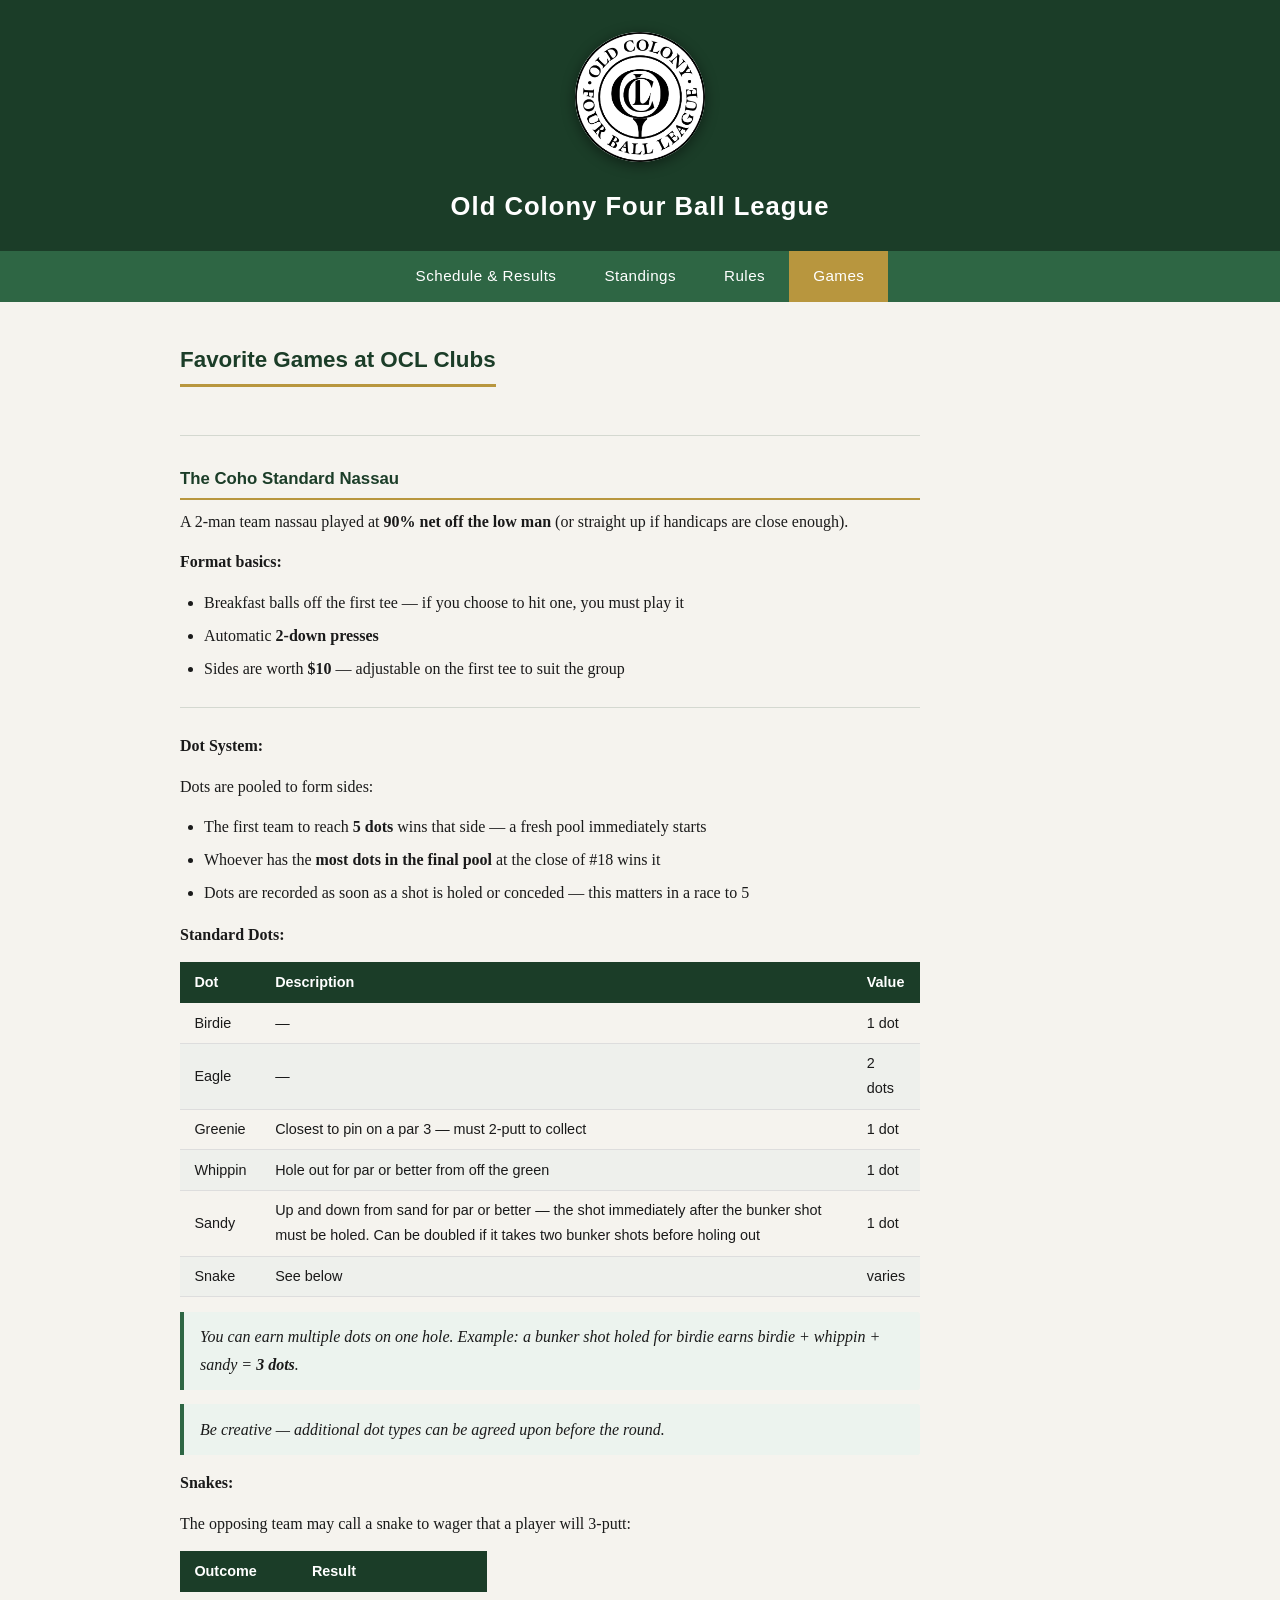
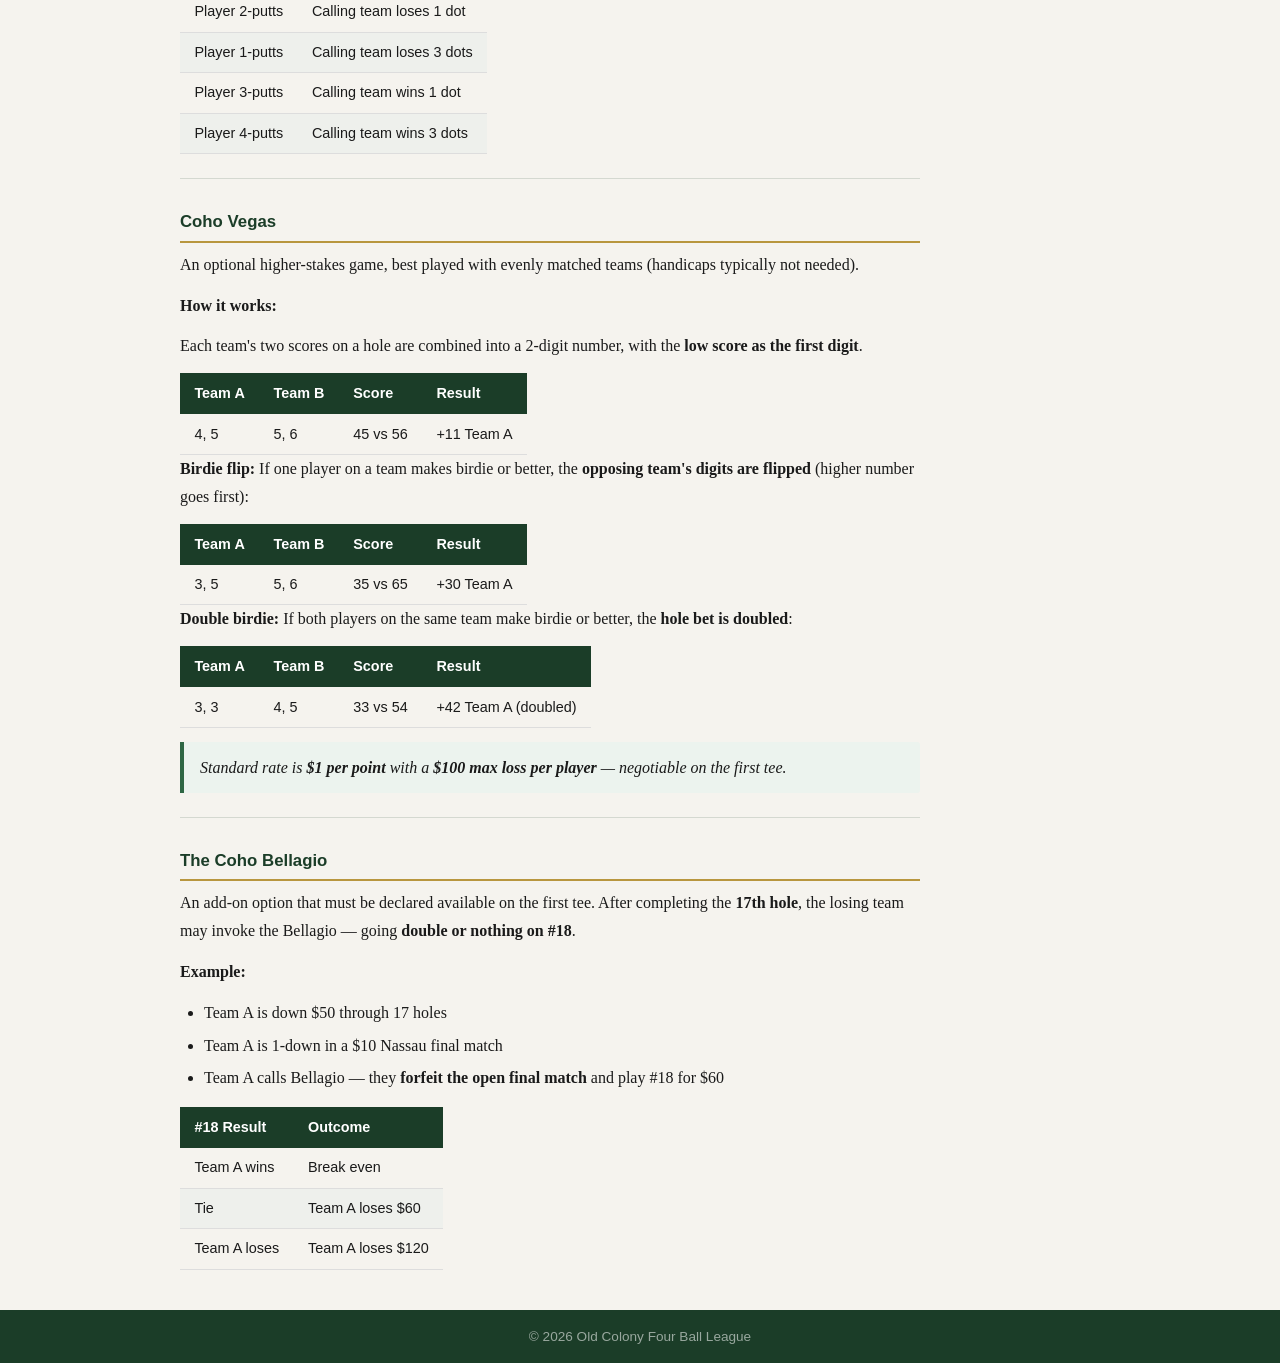
==== pages/games.html @ 8607d80a "added games page" ====
<!DOCTYPE html>
<html lang="en">
<head>
  <meta charset="UTF-8">
  <meta name="viewport" content="width=device-width, initial-scale=1.0">
  <title>Games — Old Colony Four Ball League</title>
  <link rel="stylesheet" href="../css/style.css">
</head>
<body>

  <!-- =====================
       Site Header
       ===================== -->
  <header class="site-header">
    <a href="../index.html" class="logo-link">
      <img
        src="../assets/images/OCL Logo 1.jpg"
        alt="Old Colony Four Ball League crest — return to home"
        class="site-logo"
      >
    </a>
    <h1 class="site-title">Old Colony Four Ball League</h1>
  </header>

  <!-- =====================
       Primary Navigation
       "Games" is the active page.
       ===================== -->
  <nav class="site-nav" aria-label="Primary navigation">
    <ul>
      <li><a href="schedule.html">Schedule &amp; Results</a></li>
      <li><a href="standings.html">Standings</a></li>
      <li><a href="rules.html">Rules</a></li>
      <li><a href="games.html" class="active">Games</a></li>
    </ul>
  </nav>

  <!-- =====================
       Main Content
       js/games.js fetches Games.MD and injects the parsed
       content into #games-content.
       ===================== -->
  <main>
    <section>
      <h2 class="page-heading">Favorite Games at OCL Clubs</h2>
      <div id="games-content" class="rules-content">
        <!-- Populated by js/games.js -->
      </div>
    </section>
  </main>

  <!-- =====================
       Site Footer
       ===================== -->
  <footer class="site-footer">
    <p>&copy; 2026 Old Colony Four Ball League</p>
  </footer>

  <script src="../js/games.js"></script>

</body>
</html>
---- css/style.css ----
/* ============================================================
   OCL Golf League — style.css
   Shared styles used across all pages.
   ============================================================ */


/* ------------------------------------------------------------
   CSS Custom Properties (variables)
   Define colors and sizes in one place so they're easy to change.
   ------------------------------------------------------------ */
:root {
  --color-green-dark:  #1b3d28;   /* header, footer background */
  --color-green-mid:   #2e6644;   /* nav bar background */
  --color-gold:        #b8963e;   /* accent, hover highlight */
  --color-bg:          #f5f3ee;   /* page background (warm off-white) */
  --color-text:        #1a1a1a;   /* primary body text */
  --color-text-muted:  #555555;   /* secondary / paragraph text */
  --color-white:       #ffffff;

  --max-width: 960px;             /* caps content width on wide screens */

  /* Georgia gives a classic, club-house feel for body text.
     Segoe UI / Arial is used for UI elements like nav and headings. */
  --font-body: Georgia, 'Times New Roman', serif;
  --font-ui:   'Segoe UI', Arial, sans-serif;
}


/* ------------------------------------------------------------
   Box-sizing Reset
   Makes width/padding math predictable across all elements.
   ------------------------------------------------------------ */
*, *::before, *::after {
  box-sizing: border-box;
  margin: 0;
  padding: 0;
}


/* ------------------------------------------------------------
   Body
   flex column so the footer stays at the bottom of short pages.
   ------------------------------------------------------------ */
body {
  font-family: var(--font-body);
  background-color: var(--color-bg);
  color: var(--color-text);
  line-height: 1.6;
  min-height: 100vh;
  display: flex;
  flex-direction: column;
}


/* ------------------------------------------------------------
   Site Header
   Dark green banner with centered logo and league name.
   ------------------------------------------------------------ */
.site-header {
  background-color: var(--color-green-dark);
  color: var(--color-white);
  text-align: center;
  padding: 2rem 1rem 1.5rem;
}

/* The logo is a circular badge (black on white JPG).
   A subtle shadow helps it lift off the dark background. */
.site-logo {
  width: 130px;
  height: auto;
  margin-bottom: 1rem;
  box-shadow: 0 3px 14px rgba(0, 0, 0, 0.45);
  border-radius: 50%; /* clips the white corners of the JPG into a circle */
}

.site-title {
  font-family: var(--font-ui);
  font-size: 1.6rem;
  font-weight: 600;
  letter-spacing: 0.04em;
  color: var(--color-white);
}


/* ------------------------------------------------------------
   Site Navigation
   Horizontal bar below the header. Always a single row.
   ------------------------------------------------------------ */
.site-nav {
  background-color: var(--color-green-mid);
}

/* ul holds the nav links in a single centered row.
   flex-wrap: nowrap prevents items from ever dropping to a
   second row — we instead reduce font/padding at narrow widths
   so all four items fit on one line down to 375px. */
.site-nav ul {
  list-style: none;
  display: flex;
  justify-content: center;
  flex-wrap: nowrap;
  max-width: var(--max-width);
  margin: 0 auto;
}

.site-nav a {
  display: block;
  padding: 0.85rem 1.5rem;
  color: var(--color-white);
  text-decoration: none;
  font-family: var(--font-ui);
  font-size: 0.95rem;
  font-weight: 500;
  letter-spacing: 0.03em;
  transition: background-color 0.15s ease;
}

/* Gold highlight on hover/focus for clear feedback */
.site-nav a:hover,
.site-nav a:focus {
  background-color: var(--color-gold);
  outline: none;
}

/* Mark the current page's link so the user knows where they are.
   Add class="active" to the matching <a> on each page. */
.site-nav a.active {
  background-color: var(--color-gold);
}


/* ------------------------------------------------------------
   Main Content Area
   flex: 1 makes it grow to fill space above the footer.
   ------------------------------------------------------------ */
main {
  flex: 1;
  max-width: var(--max-width);
  width: 100%;
  margin: 0 auto;
  padding: 2.5rem 1.25rem;
}


/* ------------------------------------------------------------
   Welcome Section (index.html)
   Centered text block with a decorative heading underline.
   ------------------------------------------------------------ */
.welcome {
  max-width: 680px;
  margin: 0 auto;
  text-align: center;
}

.welcome h2 {
  font-family: var(--font-ui);
  font-size: 1.5rem;
  color: var(--color-green-dark);
  margin-bottom: 1.25rem;

  /* Gold underline accent — inline-block is needed for it to size to the text */
  display: inline-block;
  border-bottom: 3px solid var(--color-gold);
  padding-bottom: 0.4rem;
}

.welcome p {
  color: var(--color-text-muted);
  font-size: 1.05rem;
  margin-bottom: 0.9rem;
}


/* ------------------------------------------------------------
   Site Footer
   Dark green strip pinned to the bottom.
   ------------------------------------------------------------ */
.site-footer {
  background-color: var(--color-green-dark);
  color: rgba(255, 255, 255, 0.55);
  text-align: center;
  padding: 1rem;
  font-family: var(--font-ui);
  font-size: 0.85rem;
}


/* ------------------------------------------------------------
   Logo Link (header)
   The logo on inner pages wraps in an <a> back to the home page.
   Remove the default link underline and keep the image inline.
   ------------------------------------------------------------ */
.logo-link {
  display: inline-block;
  text-decoration: none;
}


/* ------------------------------------------------------------
   Page Heading
   Gold-underlined section heading shared by inner pages.
   ------------------------------------------------------------ */
.page-heading {
  font-family: var(--font-ui);
  font-size: 1.4rem;
  color: var(--color-green-dark);
  margin-bottom: 1.5rem;

  /* inline-block so the border-bottom only spans the text width */
  display: inline-block;
  border-bottom: 3px solid var(--color-gold);
  padding-bottom: 0.4rem;
}


/* ------------------------------------------------------------
   Table Wrapper
   Enables horizontal scrolling on narrow screens so the table
   never gets squished below its natural min-width.

   width: 100% is explicit here (not just default auto) so the
   browser can't miscalculate its size. Without a definite width,
   some browsers won't trigger overflow-x: auto correctly, causing
   the page itself to scroll instead of just this container.
   ------------------------------------------------------------ */
.table-wrapper {
  width: 100%;
  overflow-x: auto;
  -webkit-overflow-scrolling: touch; /* smooth momentum scroll on iOS */
}


/* ------------------------------------------------------------
   Data Table
   Used for the schedule, standings, and any other tabular data.
   ------------------------------------------------------------ */
.data-table {
  width: 100%;
  border-collapse: collapse;   /* removes gaps between cell borders */
  font-family: var(--font-ui);
  font-size: 0.95rem;

  /* Sets a floor width so columns aren't squeezed tiny on phones.
     The .table-wrapper scroll kicks in below this width. */
  min-width: 560px;
}

/* Header row — dark green band */
.data-table thead th {
  background-color: var(--color-green-dark);
  color: var(--color-white);
  text-align: left;
  padding: 0.65rem 0.9rem;
  font-weight: 600;
  letter-spacing: 0.03em;
}

/* Data cells */
.data-table tbody td {
  padding: 0.6rem 0.9rem;
  border-bottom: 1px solid #ddd;
  color: var(--color-text);
}

/* Zebra striping — alternating row tint aids readability in long tables */
.data-table tbody tr:nth-child(even) {
  background-color: #eef0ec;
}

/* Hover highlight so your eye can follow a row across wide tables */
.data-table tbody tr:hover {
  background-color: #dde8e0;
}

/* Points columns — centered because they're numeric */
.data-table td.points {
  text-align: center;
}

/* Winner styling — applied to the winning team's points cell.
   Bold weight + dark green color make it stand out without being loud. */
.data-table td.winner {
  font-weight: 700;
  color: var(--color-green-dark);
}


/* ------------------------------------------------------------
   Rules Content
   Styles for elements generated by js/rules.js when it parses
   Rules.MD. All selectors are scoped to .rules-content so they
   don't affect tables or lists anywhere else on the site.
   ------------------------------------------------------------ */

/* Container: comfortable reading width, generous line height */
.rules-content {
  max-width: 740px;
  line-height: 1.75;
}

/* Rule headings — ## in the MD becomes <h3> in the HTML.
   A thin gold underline visually connects them to the site theme. */
.rules-content h3 {
  font-family: var(--font-ui);
  font-size: 1.05rem;
  font-weight: 700;
  color: var(--color-green-dark);
  margin: 1.75rem 0 0.5rem;
  padding-bottom: 0.25rem;
  border-bottom: 2px solid var(--color-gold);
}

/* Suppress the top margin on the very first rule heading so it
   sits flush against the page-heading without a big gap. */
.rules-content h3:first-child {
  margin-top: 0;
}

/* Horizontal rules — used as dividers between sections in the MD.
   Styled very lightly so they read as breathing space, not barriers. */
.rules-content hr {
  border: none;
  border-top: 1px solid #d4d8d0;
  margin: 1.5rem 0;
}

/* Paragraphs */
.rules-content p {
  margin-bottom: 0.8rem;
  color: var(--color-text);
}

/* Unordered and ordered lists */
.rules-content ul,
.rules-content ol {
  margin: 0.4rem 0 0.9rem 1.5rem;
  color: var(--color-text);
}

.rules-content li {
  margin-bottom: 0.3rem;
}

/* Blockquote — used for important callout notes (e.g. weather rule).
   Left border in mid-green + tinted background makes it stand out
   without being alarming. */
.rules-content blockquote {
  margin: 0.9rem 0;
  padding: 0.7rem 1rem;
  background-color: #ecf3ee;
  border-left: 4px solid var(--color-green-mid);
  border-radius: 0 3px 3px 0;
}

.rules-content blockquote p {
  margin-bottom: 0;
  font-style: italic;
  color: var(--color-text);
}

/* Tables inside rules content.
   Sized to their content (width: auto) rather than stretching
   full-width like the schedule table. */
.rules-table {
  border-collapse: collapse;
  font-family: var(--font-ui);
  font-size: 0.9rem;
  width: auto;
  min-width: 260px;
}

.rules-table thead th {
  background-color: var(--color-green-dark);
  color: var(--color-white);
  text-align: left;
  padding: 0.5rem 0.9rem;
  font-weight: 600;
  white-space: nowrap;
}

.rules-table tbody td {
  padding: 0.45rem 0.9rem;
  border-bottom: 1px solid #ddd;
  color: var(--color-text);
}

.rules-table tbody tr:nth-child(even) {
  background-color: #eef0ec;
}


/* ------------------------------------------------------------
   Error Message
   Shown in place of a table when data fails to load.
   ------------------------------------------------------------ */
.error-message {
  font-family: var(--font-ui);
  font-size: 0.95rem;
  color: #8b1a1a;
  background-color: #fdf0ef;
  border-left: 4px solid #c0392b;
  padding: 0.9rem 1.1rem;
  border-radius: 2px;
  line-height: 1.5;
}


/* ------------------------------------------------------------
   Responsive — small screens
   Minimum target: 375px (iPhone SE)

   Nav sizing rationale at 375px:
     font-size: 0.75rem (12px), padding: 0 0.5rem (8px per side)
     "Schedule & Results" ≈ 128px, others ≈ 47–72px → total ~294px
     fits within 375px with ~80px to spare, stays one row.
   ------------------------------------------------------------ */
@media (max-width: 600px) {
  /* --- Header: tighter padding, smaller logo and title --- */
  .site-header {
    padding: 1.25rem 1rem 1rem;
  }

  .site-logo {
    width: 90px;
    margin-bottom: 0.6rem;
  }

  .site-title {
    font-size: 1.1rem;
    letter-spacing: 0.02em;
  }

  /* --- Nav: one row, smaller text and padding ---
     white-space: nowrap stops "Schedule & Results" from
     line-breaking inside its own link item. */
  .site-nav a {
    padding: 0.7rem 0.5rem;
    font-size: 0.75rem;
    letter-spacing: 0;
    white-space: nowrap;
  }

  /* --- Main content: less breathing room needed on phones --- */
  main {
    padding: 1.5rem 0.75rem;
  }

  /* --- Page heading --- */
  .page-heading {
    font-size: 1.15rem;
  }

  /* --- Data table: smaller text and tighter cells.
     min-width reduced to 460px (from 560px) — still triggers
     the .table-wrapper scroll, but with less distance to scroll. --- */
  .data-table {
    font-size: 0.8rem;
    min-width: 460px;
  }

  .data-table thead th {
    padding: 0.5rem 0.55rem;
    font-size: 0.75rem;
    letter-spacing: 0;
  }

  .data-table tbody td {
    padding: 0.45rem 0.55rem;
  }

  /* --- Welcome text --- */
  .welcome p {
    font-size: 0.95rem;
  }
}
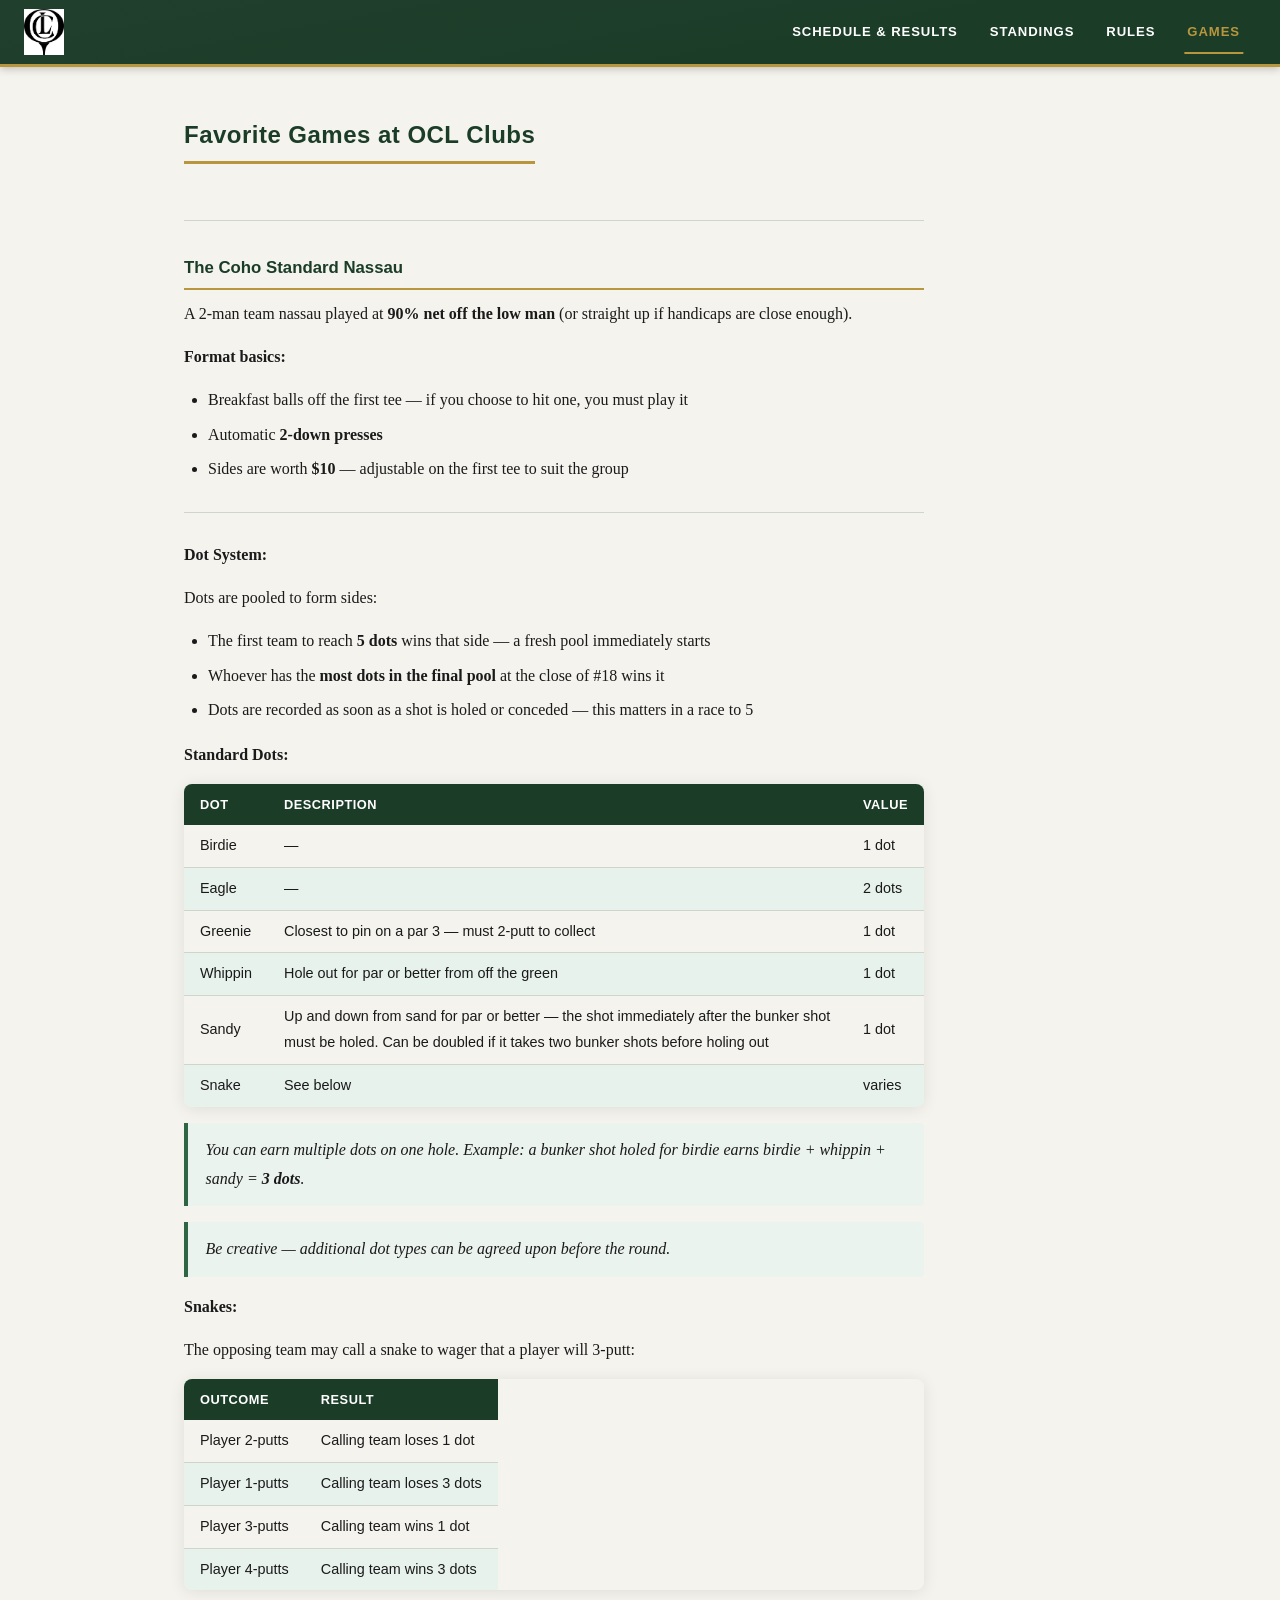
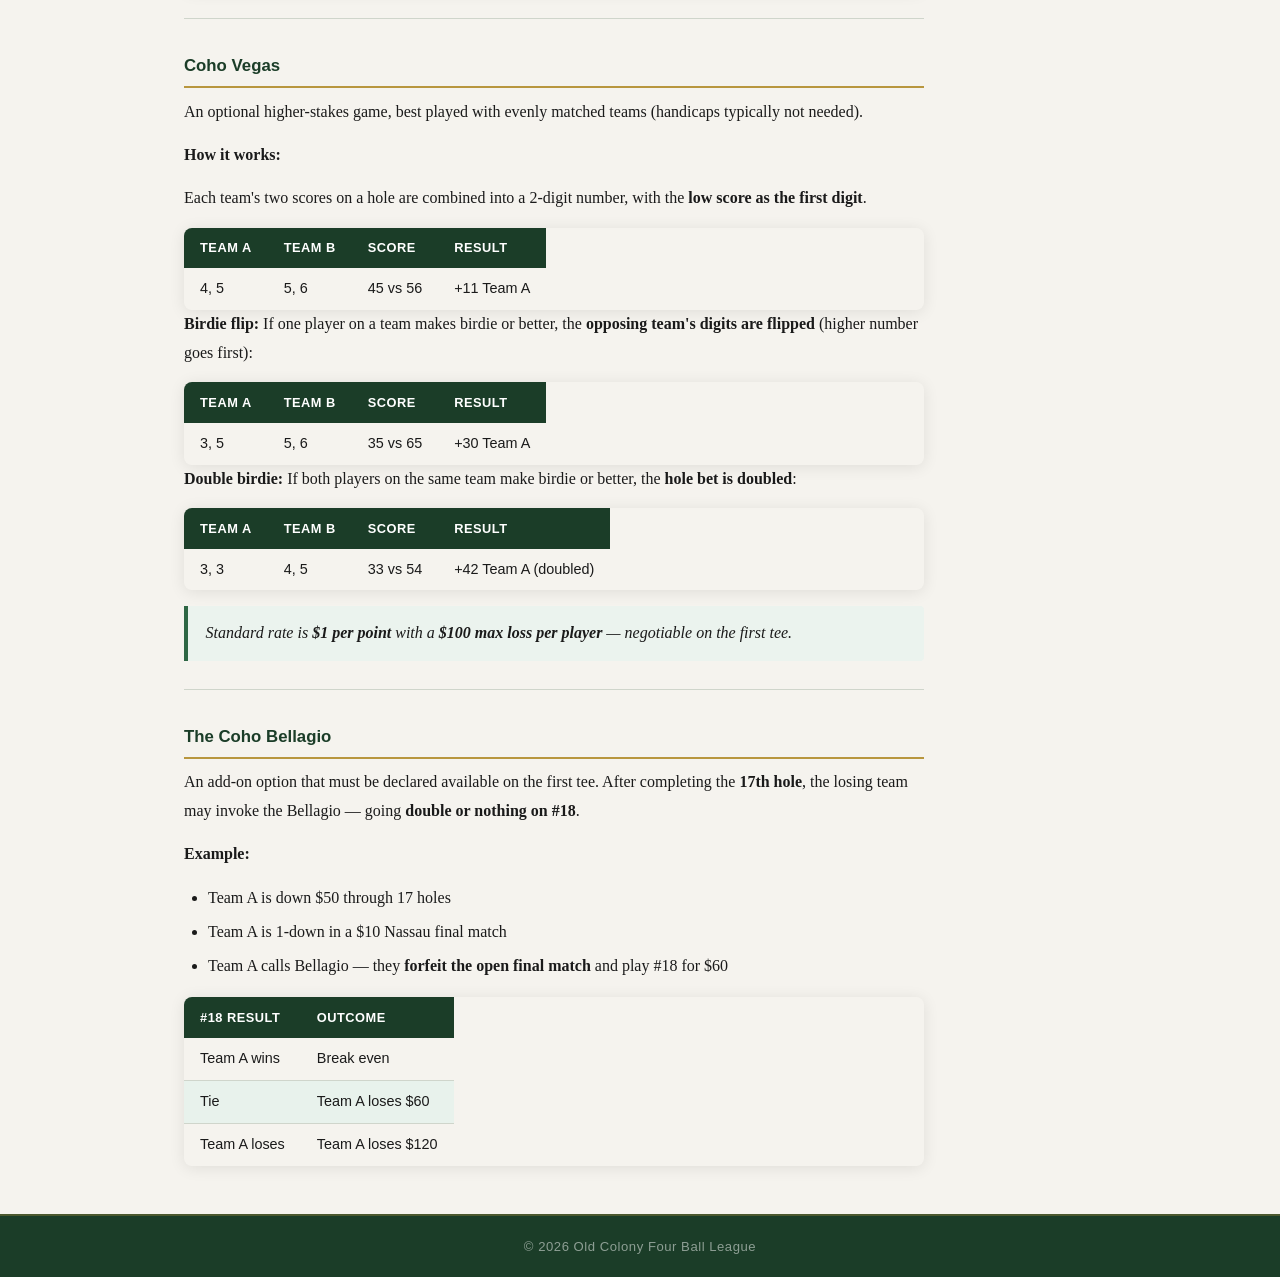
==== commit d11088d5: "major design changes to sharpen site and make mobile better" ====
--- a/pages/games.html
+++ b/pages/games.html
@@ -9,31 +9,30 @@
 <body>
 
   <!-- =====================
-       Site Header
+       Compact Page Header
        ===================== -->
-  <header class="site-header">
+  <header class="page-header">
     <a href="../index.html" class="logo-link">
       <img
-        src="../assets/images/OCL Logo 1.jpg"
-        alt="Old Colony Four Ball League crest — return to home"
-        class="site-logo"
+        src="../assets/images/OCL Logo 2.jpg"
+        alt="Old Colony Four Ball League — return to home"
+        class="compact-logo"
       >
     </a>
-    <h1 class="site-title">Old Colony Four Ball League</h1>
+    <nav aria-label="Primary navigation">
+      <ul class="nav-links" id="nav-links">
+        <li><a href="schedule.html">Schedule &amp; Results</a></li>
+        <li><a href="standings.html">Standings</a></li>
+        <li><a href="rules.html">Rules</a></li>
+        <li><a href="games.html" class="active">Games</a></li>
+      </ul>
+      <button class="nav-toggle" id="nav-toggle" aria-label="Open navigation" aria-expanded="false">
+        <span></span>
+        <span></span>
+        <span></span>
+      </button>
+    </nav>
   </header>
-
-  <!-- =====================
-       Primary Navigation
-       "Games" is the active page.
-       ===================== -->
-  <nav class="site-nav" aria-label="Primary navigation">
-    <ul>
-      <li><a href="schedule.html">Schedule &amp; Results</a></li>
-      <li><a href="standings.html">Standings</a></li>
-      <li><a href="rules.html">Rules</a></li>
-      <li><a href="games.html" class="active">Games</a></li>
-    </ul>
-  </nav>
 
   <!-- =====================
        Main Content
@@ -57,6 +56,7 @@
   </footer>
 
   <script src="../js/games.js"></script>
+  <script src="../js/nav.js"></script>
 
 </body>
 </html>
--- a/css/style.css
+++ b/css/style.css
@@ -6,18 +6,28 @@
 
 /* ------------------------------------------------------------
    CSS Custom Properties (variables)
-   Define colors and sizes in one place so they're easy to change.
+   Define colors, sizes, and effects in one place.
    ------------------------------------------------------------ */
 :root {
   --color-green-dark:  #1b3d28;   /* header, footer background */
   --color-green-mid:   #2e6644;   /* nav bar background */
-  --color-gold:        #b8963e;   /* accent, hover highlight */
+  --color-green-light: #e8f2ec;   /* even-row stripe (lighter, greener) */
+  --color-gold:        #b8963e;   /* accent, active nav, heading underline */
+  --color-gold-light:  #d4b062;   /* lighter gold for hover accents */
   --color-bg:          #f5f3ee;   /* page background (warm off-white) */
   --color-text:        #1a1a1a;   /* primary body text */
-  --color-text-muted:  #555555;   /* secondary / paragraph text */
+  --color-text-muted:  #5a5a5a;   /* secondary / paragraph text */
   --color-white:       #ffffff;
+  --color-border:      #cfd5cb;   /* table and HR borders */
 
   --max-width: 960px;             /* caps content width on wide screens */
+
+  --radius-sm: 4px;               /* small rounding (badges, alerts) */
+  --radius-md: 8px;               /* card / table rounding */
+
+  /* Elevation shadows */
+  --shadow-card: 0 2px 16px rgba(0, 0, 0, 0.09);
+  --shadow-logo: 0 4px 20px rgba(0, 0, 0, 0.50);
 
   /* Georgia gives a classic, club-house feel for body text.
      Segoe UI / Arial is used for UI elements like nav and headings. */
@@ -45,7 +55,7 @@
   font-family: var(--font-body);
   background-color: var(--color-bg);
   color: var(--color-text);
-  line-height: 1.6;
+  line-height: 1.65;
   min-height: 100vh;
   display: flex;
   flex-direction: column;
@@ -54,46 +64,73 @@
 
 /* ------------------------------------------------------------
    Site Header
-   Dark green banner with centered logo and league name.
+   Dark green banner with subtle gradient and gold accent line.
    ------------------------------------------------------------ */
 .site-header {
-  background-color: var(--color-green-dark);
+  /* Slight directional gradient adds depth without being heavy */
+  background: linear-gradient(170deg, #213f2d 0%, var(--color-green-dark) 65%);
   color: var(--color-white);
   text-align: center;
-  padding: 2rem 1rem 1.5rem;
+  padding: 2.5rem 1rem 1.75rem;
+  /* Thin gold line separates header from nav */
+  border-bottom: 3px solid var(--color-gold);
 }
 
 /* The logo is a circular badge (black on white JPG).
-   A subtle shadow helps it lift off the dark background. */
+   Gold ring outline ties it to the site's accent color. */
 .site-logo {
   width: 130px;
   height: auto;
   margin-bottom: 1rem;
-  box-shadow: 0 3px 14px rgba(0, 0, 0, 0.45);
-  border-radius: 50%; /* clips the white corners of the JPG into a circle */
+  box-shadow: var(--shadow-logo);
+  border-radius: 50%;
+  /* Subtle gold ring around the circular badge */
+  outline: 2px solid rgba(184, 150, 62, 0.5);
+  outline-offset: 4px;
+}
+
+/* Hero variant — larger logo used on the homepage only.
+   Add class="hero-logo" to the <img> on index.html. */
+.hero-logo {
+  width: 170px;
+  outline-offset: 5px;
 }
 
 .site-title {
   font-family: var(--font-ui);
-  font-size: 1.6rem;
-  font-weight: 600;
-  letter-spacing: 0.04em;
+  font-size: 1.75rem;
+  font-weight: 700;
+  letter-spacing: 0.05em;
   color: var(--color-white);
+  /* Gentle shadow improves legibility on the gradient background */
+  text-shadow: 0 1px 4px rgba(0, 0, 0, 0.30);
+}
+
+/* Tagline — appears beneath the title on the homepage.
+   Add <p class="site-tagline"> after <h1 class="site-title"> in index.html. */
+.site-tagline {
+  font-family: var(--font-ui);
+  font-size: 0.85rem;
+  color: rgba(255, 255, 255, 0.62);
+  letter-spacing: 0.12em;
+  text-transform: uppercase;
+  margin-top: 0.55rem;
 }
 
 
 /* ------------------------------------------------------------
    Site Navigation
-   Horizontal bar below the header. Always a single row.
+   Horizontal bar below the header.
    ------------------------------------------------------------ */
 .site-nav {
   background-color: var(--color-green-mid);
+  /* Downward shadow separates nav from page content */
+  box-shadow: 0 2px 8px rgba(0, 0, 0, 0.20);
 }
 
 /* ul holds the nav links in a single centered row.
    flex-wrap: nowrap prevents items from ever dropping to a
-   second row — we instead reduce font/padding at narrow widths
-   so all four items fit on one line down to 375px. */
+   second row — we instead reduce font/padding at narrow widths. */
 .site-nav ul {
   list-style: none;
   display: flex;
@@ -105,27 +142,49 @@
 
 .site-nav a {
   display: block;
-  padding: 0.85rem 1.5rem;
+  padding: 0.9rem 1.5rem;
   color: var(--color-white);
   text-decoration: none;
   font-family: var(--font-ui);
-  font-size: 0.95rem;
-  font-weight: 500;
-  letter-spacing: 0.03em;
-  transition: background-color 0.15s ease;
-}
-
-/* Gold highlight on hover/focus for clear feedback */
+  font-size: 0.85rem;
+  font-weight: 600;
+  letter-spacing: 0.07em;
+  text-transform: uppercase;
+  /* position: relative needed for the ::after underline pseudo-element */
+  position: relative;
+  transition: color 0.15s ease, background-color 0.15s ease;
+}
+
+/* Animated gold underline — grows from center on hover / active.
+   This is more refined than a full background-color fill. */
+.site-nav a::after {
+  content: '';
+  position: absolute;
+  bottom: 0;
+  left: 50%;
+  width: 0;
+  height: 2px;
+  background-color: var(--color-gold);
+  transform: translateX(-50%);
+  transition: width 0.2s ease;
+}
+
+.site-nav a:hover::after,
+.site-nav a:focus::after,
+.site-nav a.active::after {
+  width: 75%;
+}
+
+/* Subtle tint on hover; focus removes default outline (we have the underline) */
 .site-nav a:hover,
 .site-nav a:focus {
-  background-color: var(--color-gold);
+  background-color: rgba(255, 255, 255, 0.10);
   outline: none;
 }
 
-/* Mark the current page's link so the user knows where they are.
-   Add class="active" to the matching <a> on each page. */
+/* Active page — gold text instead of full bg fill, pairs with underline */
 .site-nav a.active {
-  background-color: var(--color-gold);
+  color: var(--color-gold);
 }
 
 
@@ -138,13 +197,13 @@
   max-width: var(--max-width);
   width: 100%;
   margin: 0 auto;
-  padding: 2.5rem 1.25rem;
-}
-
-
-/* ------------------------------------------------------------
-   Welcome Section (index.html)
-   Centered text block with a decorative heading underline.
+  padding: 3rem 1.5rem;
+}
+
+
+/* ------------------------------------------------------------
+   Welcome / Hero Section (index.html)
+   Centered text block with optional quick-link buttons below.
    ------------------------------------------------------------ */
 .welcome {
   max-width: 680px;
@@ -154,20 +213,56 @@
 
 .welcome h2 {
   font-family: var(--font-ui);
-  font-size: 1.5rem;
+  font-size: 1.6rem;
+  font-weight: 700;
   color: var(--color-green-dark);
-  margin-bottom: 1.25rem;
-
-  /* Gold underline accent — inline-block is needed for it to size to the text */
+  margin-bottom: 1.5rem;
+  /* Gold underline accent — inline-block sizes the border to the text */
   display: inline-block;
   border-bottom: 3px solid var(--color-gold);
-  padding-bottom: 0.4rem;
+  padding-bottom: 0.45rem;
+  letter-spacing: 0.02em;
 }
 
 .welcome p {
   color: var(--color-text-muted);
-  font-size: 1.05rem;
-  margin-bottom: 0.9rem;
+  font-size: 1.08rem;
+  line-height: 1.8;
+  margin-bottom: 1rem;
+}
+
+/* Quick-nav buttons inside the welcome section.
+   Wrap links in <div class="home-nav"> in index.html. */
+.home-nav {
+  display: flex;
+  flex-wrap: wrap;
+  gap: 0.75rem;
+  justify-content: center;
+  margin-top: 2rem;
+}
+
+.home-nav a {
+  display: inline-block;
+  padding: 0.65rem 1.4rem;
+  background-color: var(--color-green-dark);
+  color: var(--color-white);
+  font-family: var(--font-ui);
+  font-size: 0.82rem;
+  font-weight: 600;
+  letter-spacing: 0.07em;
+  text-transform: uppercase;
+  text-decoration: none;
+  border-radius: var(--radius-sm);
+  border: 2px solid transparent;
+  transition: background-color 0.15s ease, border-color 0.15s ease, color 0.15s ease;
+}
+
+.home-nav a:hover,
+.home-nav a:focus {
+  background-color: var(--color-white);
+  color: var(--color-green-dark);
+  border-color: var(--color-green-dark);
+  outline: none;
 }
 
 
@@ -177,18 +272,20 @@
    ------------------------------------------------------------ */
 .site-footer {
   background-color: var(--color-green-dark);
-  color: rgba(255, 255, 255, 0.55);
+  color: rgba(255, 255, 255, 0.50);
   text-align: center;
-  padding: 1rem;
-  font-family: var(--font-ui);
-  font-size: 0.85rem;
+  padding: 1.25rem 1rem;
+  font-family: var(--font-ui);
+  font-size: 0.82rem;
+  letter-spacing: 0.04em;
+  /* Subtle gold line mirrors the header accent */
+  border-top: 2px solid rgba(184, 150, 62, 0.30);
 }
 
 
 /* ------------------------------------------------------------
    Logo Link (header)
    The logo on inner pages wraps in an <a> back to the home page.
-   Remove the default link underline and keep the image inline.
    ------------------------------------------------------------ */
 .logo-link {
   display: inline-block;
@@ -202,31 +299,33 @@
    ------------------------------------------------------------ */
 .page-heading {
   font-family: var(--font-ui);
-  font-size: 1.4rem;
+  font-size: 1.5rem;
+  font-weight: 700;
   color: var(--color-green-dark);
-  margin-bottom: 1.5rem;
-
+  margin-bottom: 1.75rem;
   /* inline-block so the border-bottom only spans the text width */
   display: inline-block;
   border-bottom: 3px solid var(--color-gold);
-  padding-bottom: 0.4rem;
+  padding-bottom: 0.45rem;
+  letter-spacing: 0.02em;
 }
 
 
 /* ------------------------------------------------------------
    Table Wrapper
-   Enables horizontal scrolling on narrow screens so the table
-   never gets squished below its natural min-width.
-
-   width: 100% is explicit here (not just default auto) so the
-   browser can't miscalculate its size. Without a definite width,
-   some browsers won't trigger overflow-x: auto correctly, causing
-   the page itself to scroll instead of just this container.
+   Enables horizontal scrolling on narrow screens. Rounded corners
+   and a card shadow give tables a polished, lifted appearance.
+
+   overflow-x: auto clips the content to the border-radius shape
+   in all modern browsers, so the table header corners appear rounded
+   without any extra markup.
    ------------------------------------------------------------ */
 .table-wrapper {
   width: 100%;
   overflow-x: auto;
   -webkit-overflow-scrolling: touch; /* smooth momentum scroll on iOS */
+  border-radius: var(--radius-md);
+  box-shadow: var(--shadow-card);
 }
 
 
@@ -236,49 +335,62 @@
    ------------------------------------------------------------ */
 .data-table {
   width: 100%;
-  border-collapse: collapse;   /* removes gaps between cell borders */
+  border-collapse: collapse;
   font-family: var(--font-ui);
   font-size: 0.95rem;
-
-  /* Sets a floor width so columns aren't squeezed tiny on phones.
+  /* Sets a floor so columns aren't squeezed tiny on phones.
      The .table-wrapper scroll kicks in below this width. */
   min-width: 560px;
 }
 
-/* Header row — dark green band */
+/* Header row — dark green band with uppercase labels */
 .data-table thead th {
   background-color: var(--color-green-dark);
   color: var(--color-white);
   text-align: left;
-  padding: 0.65rem 0.9rem;
+  padding: 0.8rem 1rem;
   font-weight: 600;
-  letter-spacing: 0.03em;
-}
+  font-size: 0.8rem;
+  letter-spacing: 0.07em;
+  text-transform: uppercase;
+}
+
+/* The wrapper's border-radius clips the table visually, but we also
+   set border-radius on the first/last header cells so they look
+   correct in browsers that don't clip overflow-x containers. */
+.data-table thead th:first-child { border-top-left-radius:  var(--radius-md); }
+.data-table thead th:last-child  { border-top-right-radius: var(--radius-md); }
 
 /* Data cells */
 .data-table tbody td {
-  padding: 0.6rem 0.9rem;
-  border-bottom: 1px solid #ddd;
+  padding: 0.7rem 1rem;
+  border-bottom: 1px solid var(--color-border);
   color: var(--color-text);
+}
+
+/* Remove the border from the last row so it doesn't double up
+   with the wrapper's rounded bottom edge */
+.data-table tbody tr:last-child td {
+  border-bottom: none;
 }
 
 /* Zebra striping — alternating row tint aids readability in long tables */
 .data-table tbody tr:nth-child(even) {
-  background-color: #eef0ec;
-}
-
-/* Hover highlight so your eye can follow a row across wide tables */
+  background-color: var(--color-green-light);
+}
+
+/* Hover highlight — slightly richer green so your eye tracks the row */
 .data-table tbody tr:hover {
-  background-color: #dde8e0;
+  background-color: #cce0d4;
 }
 
 /* Points columns — centered because they're numeric */
-.data-table td.points {
+.data-table td.points,
+.data-table th.points {
   text-align: center;
 }
 
-/* Winner styling — applied to the winning team's points cell.
-   Bold weight + dark green color make it stand out without being loud. */
+/* Winner styling — bold weight + dark green make it stand out */
 .data-table td.winner {
   font-weight: 700;
   color: var(--color-green-dark);
@@ -287,69 +399,64 @@
 
 /* ------------------------------------------------------------
    Rules Content
-   Styles for elements generated by js/rules.js when it parses
-   Rules.MD. All selectors are scoped to .rules-content so they
-   don't affect tables or lists anywhere else on the site.
+   Styles for elements generated by js/rules.js. All selectors
+   are scoped to .rules-content to avoid affecting other pages.
    ------------------------------------------------------------ */
 
 /* Container: comfortable reading width, generous line height */
 .rules-content {
   max-width: 740px;
-  line-height: 1.75;
-}
-
-/* Rule headings — ## in the MD becomes <h3> in the HTML.
-   A thin gold underline visually connects them to the site theme. */
+  line-height: 1.8;
+}
+
+/* Rule headings — ## in the MD becomes <h3> in the HTML */
 .rules-content h3 {
   font-family: var(--font-ui);
   font-size: 1.05rem;
   font-weight: 700;
   color: var(--color-green-dark);
-  margin: 1.75rem 0 0.5rem;
-  padding-bottom: 0.25rem;
+  margin: 2rem 0 0.6rem;
+  padding-bottom: 0.3rem;
   border-bottom: 2px solid var(--color-gold);
 }
 
-/* Suppress the top margin on the very first rule heading so it
-   sits flush against the page-heading without a big gap. */
+/* No top gap on the very first heading */
 .rules-content h3:first-child {
   margin-top: 0;
 }
 
-/* Horizontal rules — used as dividers between sections in the MD.
-   Styled very lightly so they read as breathing space, not barriers. */
+/* Horizontal rules — gentle visual breathing space between sections */
 .rules-content hr {
   border: none;
-  border-top: 1px solid #d4d8d0;
-  margin: 1.5rem 0;
+  border-top: 1px solid var(--color-border);
+  margin: 1.75rem 0;
 }
 
 /* Paragraphs */
 .rules-content p {
-  margin-bottom: 0.8rem;
+  margin-bottom: 0.9rem;
   color: var(--color-text);
 }
 
-/* Unordered and ordered lists */
+/* Lists */
 .rules-content ul,
 .rules-content ol {
-  margin: 0.4rem 0 0.9rem 1.5rem;
+  margin: 0.4rem 0 1rem 1.5rem;
   color: var(--color-text);
 }
 
 .rules-content li {
-  margin-bottom: 0.3rem;
-}
-
-/* Blockquote — used for important callout notes (e.g. weather rule).
-   Left border in mid-green + tinted background makes it stand out
-   without being alarming. */
+  margin-bottom: 0.35rem;
+}
+
+/* Blockquote — important callout notes.
+   Left green border + tinted background without being alarming. */
 .rules-content blockquote {
-  margin: 0.9rem 0;
-  padding: 0.7rem 1rem;
-  background-color: #ecf3ee;
+  margin: 1rem 0;
+  padding: 0.8rem 1.1rem;
+  background-color: #ebf3ee;
   border-left: 4px solid var(--color-green-mid);
-  border-radius: 0 3px 3px 0;
+  border-radius: 0 var(--radius-sm) var(--radius-sm) 0;
 }
 
 .rules-content blockquote p {
@@ -358,9 +465,12 @@
   color: var(--color-text);
 }
 
-/* Tables inside rules content.
-   Sized to their content (width: auto) rather than stretching
-   full-width like the schedule table. */
+/* Standings table — fewer columns, smaller min-width floor */
+.standings-table {
+  min-width: 340px;
+}
+
+/* Tables inside rules content — sized to content, not full-width */
 .rules-table {
   border-collapse: collapse;
   font-family: var(--font-ui);
@@ -373,19 +483,146 @@
   background-color: var(--color-green-dark);
   color: var(--color-white);
   text-align: left;
-  padding: 0.5rem 0.9rem;
+  padding: 0.55rem 1rem;
   font-weight: 600;
   white-space: nowrap;
+  letter-spacing: 0.04em;
+  font-size: 0.8rem;
+  text-transform: uppercase;
 }
 
 .rules-table tbody td {
-  padding: 0.45rem 0.9rem;
-  border-bottom: 1px solid #ddd;
+  padding: 0.5rem 1rem;
+  border-bottom: 1px solid var(--color-border);
   color: var(--color-text);
 }
 
+.rules-table tbody tr:last-child td {
+  border-bottom: none;
+}
+
 .rules-table tbody tr:nth-child(even) {
-  background-color: #eef0ec;
+  background-color: var(--color-green-light);
+}
+
+
+/* ------------------------------------------------------------
+   Compact Page Header  (inner pages only — not index.html)
+   A single slim bar: OCL Logo 2 on the left, nav links on the right.
+   Replaces the stacked .site-header + .site-nav used on the homepage.
+   ------------------------------------------------------------ */
+.page-header {
+  background: linear-gradient(170deg, #213f2d 0%, var(--color-green-dark) 65%);
+  border-bottom: 3px solid var(--color-gold);
+  box-shadow: 0 2px 8px rgba(0, 0, 0, 0.22);
+  display: flex;
+  align-items: center;
+  justify-content: space-between;
+  padding: 0.55rem 1.5rem;
+  /* position: relative lets the mobile dropdown anchor to this bar */
+  position: relative;
+}
+
+/* Logo 2 is not assumed to be circular — no border-radius here */
+.compact-logo {
+  height: 46px;
+  width: auto;
+  display: block;
+}
+
+/* The <nav> inside .page-header holds both the link list and
+   the hamburger button as siblings */
+.page-header nav {
+  display: flex;
+  align-items: center;
+}
+
+/* Horizontal link list — visible on desktop, hidden on mobile */
+.nav-links {
+  list-style: none;
+  display: flex;
+  align-items: center;
+}
+
+.nav-links a {
+  display: block;
+  padding: 0.55rem 1rem;
+  color: var(--color-white);
+  text-decoration: none;
+  font-family: var(--font-ui);
+  font-size: 0.82rem;
+  font-weight: 600;
+  letter-spacing: 0.07em;
+  text-transform: uppercase;
+  position: relative;
+  transition: color 0.15s ease;
+}
+
+/* Animated gold underline — same pattern as the homepage nav */
+.nav-links a::after {
+  content: '';
+  position: absolute;
+  bottom: -3px; /* sits on the header's gold border */
+  left: 50%;
+  width: 0;
+  height: 2px;
+  background-color: var(--color-gold);
+  transform: translateX(-50%);
+  transition: width 0.2s ease;
+}
+
+.nav-links a:hover::after,
+.nav-links a:focus::after,
+.nav-links a.active::after {
+  width: 70%;
+}
+
+.nav-links a:hover,
+.nav-links a:focus {
+  color: var(--color-gold-light);
+  outline: none;
+}
+
+.nav-links a.active {
+  color: var(--color-gold);
+}
+
+
+/* ------------------------------------------------------------
+   Hamburger Toggle Button
+   Hidden on desktop. Shown on mobile to open/close the nav.
+   Three <span> elements animate into an × when open.
+   ------------------------------------------------------------ */
+.nav-toggle {
+  display: none; /* shown via the mobile media query below */
+  flex-direction: column;
+  justify-content: center;
+  gap: 5px;
+  background: none;
+  border: none;
+  cursor: pointer;
+  padding: 0.5rem;
+  margin-left: 0.5rem;
+}
+
+.nav-toggle span {
+  display: block;
+  width: 22px;
+  height: 2px;
+  background-color: var(--color-white);
+  border-radius: 2px;
+  transition: transform 0.22s ease, opacity 0.22s ease;
+}
+
+/* × animation when aria-expanded="true" */
+.nav-toggle[aria-expanded="true"] span:nth-child(1) {
+  transform: translateY(7px) rotate(45deg);
+}
+.nav-toggle[aria-expanded="true"] span:nth-child(2) {
+  opacity: 0;
+}
+.nav-toggle[aria-expanded="true"] span:nth-child(3) {
+  transform: translateY(-7px) rotate(-45deg);
 }
 
 
@@ -400,24 +637,23 @@
   background-color: #fdf0ef;
   border-left: 4px solid #c0392b;
   padding: 0.9rem 1.1rem;
-  border-radius: 2px;
+  border-radius: var(--radius-sm);
   line-height: 1.5;
 }
 
 
 /* ------------------------------------------------------------
-   Responsive — small screens
+   Responsive — small screens (≤ 600px)
    Minimum target: 375px (iPhone SE)
 
-   Nav sizing rationale at 375px:
-     font-size: 0.75rem (12px), padding: 0 0.5rem (8px per side)
-     "Schedule & Results" ≈ 128px, others ≈ 47–72px → total ~294px
-     fits within 375px with ~80px to spare, stays one row.
+   Nav sizing at 375px:
+     font-size: 0.73rem (~11.7px), padding: 1rem 0.6rem
+     tap target height: ~11.7 + 32 = ~44px (meets 44px minimum)
    ------------------------------------------------------------ */
 @media (max-width: 600px) {
-  /* --- Header: tighter padding, smaller logo and title --- */
+  /* --- Header: tighter padding --- */
   .site-header {
-    padding: 1.25rem 1rem 1rem;
+    padding: 1.5rem 1rem 1.25rem;
   }
 
   .site-logo {
@@ -425,51 +661,132 @@
     margin-bottom: 0.6rem;
   }
 
+  /* Hero logo stays a bit bigger than the standard logo on mobile */
+  .hero-logo {
+    width: 115px;
+    outline-offset: 4px;
+  }
+
   .site-title {
-    font-size: 1.1rem;
-    letter-spacing: 0.02em;
-  }
-
-  /* --- Nav: one row, smaller text and padding ---
-     white-space: nowrap stops "Schedule & Results" from
-     line-breaking inside its own link item. */
+    font-size: 1.15rem;
+    letter-spacing: 0.025em;
+  }
+
+  .site-tagline {
+    font-size: 0.72rem;
+    letter-spacing: 0.07em;
+  }
+
+  /* --- Nav: padding gives a ~44px tap target height --- */
   .site-nav a {
-    padding: 0.7rem 0.5rem;
-    font-size: 0.75rem;
-    letter-spacing: 0;
+    padding: 1rem 0.6rem;
+    font-size: 0.73rem;
+    letter-spacing: 0.03em;
     white-space: nowrap;
   }
 
-  /* --- Main content: less breathing room needed on phones --- */
+  /* --- Main content --- */
   main {
-    padding: 1.5rem 0.75rem;
+    padding: 1.75rem 0.9rem;
   }
 
   /* --- Page heading --- */
   .page-heading {
-    font-size: 1.15rem;
-  }
-
-  /* --- Data table: smaller text and tighter cells.
-     min-width reduced to 460px (from 560px) — still triggers
-     the .table-wrapper scroll, but with less distance to scroll. --- */
+    font-size: 1.2rem;
+    margin-bottom: 1.25rem;
+  }
+
+  /* --- Welcome --- */
+  .welcome h2 {
+    font-size: 1.3rem;
+  }
+
+  .welcome p {
+    font-size: 0.97rem;
+  }
+
+  /* --- Data table: smaller text and tighter cells --- */
   .data-table {
-    font-size: 0.8rem;
+    font-size: 0.82rem;
     min-width: 460px;
   }
 
   .data-table thead th {
-    padding: 0.5rem 0.55rem;
-    font-size: 0.75rem;
-    letter-spacing: 0;
+    padding: 0.65rem 0.65rem;
+    font-size: 0.72rem;
   }
 
   .data-table tbody td {
-    padding: 0.45rem 0.55rem;
-  }
-
-  /* --- Welcome text --- */
-  .welcome p {
-    font-size: 0.95rem;
-  }
-}
+    padding: 0.55rem 0.65rem;
+  }
+
+  /* --- Scroll hint: appears below the table to signal horizontal scroll.
+       The ::after pseudo-element is a block child of .table-wrapper,
+       placed after the table. Because the wrapper has no fixed height,
+       it expands to include this hint row and it is always visible. --- */
+  .table-wrapper::after {
+    content: '← swipe to scroll →';
+    display: block;
+    text-align: center;
+    font-size: 0.7rem;
+    font-family: var(--font-ui);
+    color: var(--color-text-muted);
+    font-style: italic;
+    padding: 0.4rem 0.5rem;
+    background-color: var(--color-bg);
+    /* Rounds the bottom of the hint to match the wrapper's radius */
+    border-radius: 0 0 var(--radius-md) var(--radius-md);
+    border-top: 1px solid var(--color-border);
+  }
+
+  /* --- Compact header on mobile ---
+     Tighten padding and reduce logo height. */
+  .page-header {
+    padding: 0.45rem 1rem;
+  }
+
+  .compact-logo {
+    height: 36px;
+  }
+
+  /* --- Show the hamburger button, hide the link list ---
+     The link list becomes a full-width dropdown anchored to
+     the bottom of .page-header via position: absolute. */
+  .nav-toggle {
+    display: flex;
+  }
+
+  .nav-links {
+    display: none; /* hidden until toggled open */
+    position: absolute;
+    top: 100%; /* flush below the compact header bar */
+    left: 0;
+    right: 0;
+    flex-direction: column;
+    align-items: stretch;
+    background-color: var(--color-green-mid);
+    box-shadow: 0 6px 16px rgba(0, 0, 0, 0.25);
+    z-index: 200; /* above page content */
+  }
+
+  /* nav.js adds this class to open the menu */
+  .nav-links.nav-open {
+    display: flex;
+  }
+
+  /* Full-width tappable rows in the dropdown */
+  .nav-links a {
+    padding: 1rem 1.5rem;
+    font-size: 0.88rem;
+    border-bottom: 1px solid rgba(255, 255, 255, 0.10);
+  }
+
+  .nav-links li:last-child a {
+    border-bottom: none;
+  }
+
+  /* Underline animation doesn't apply in the stacked dropdown */
+  .nav-links a::after {
+    display: none;
+  }
+}
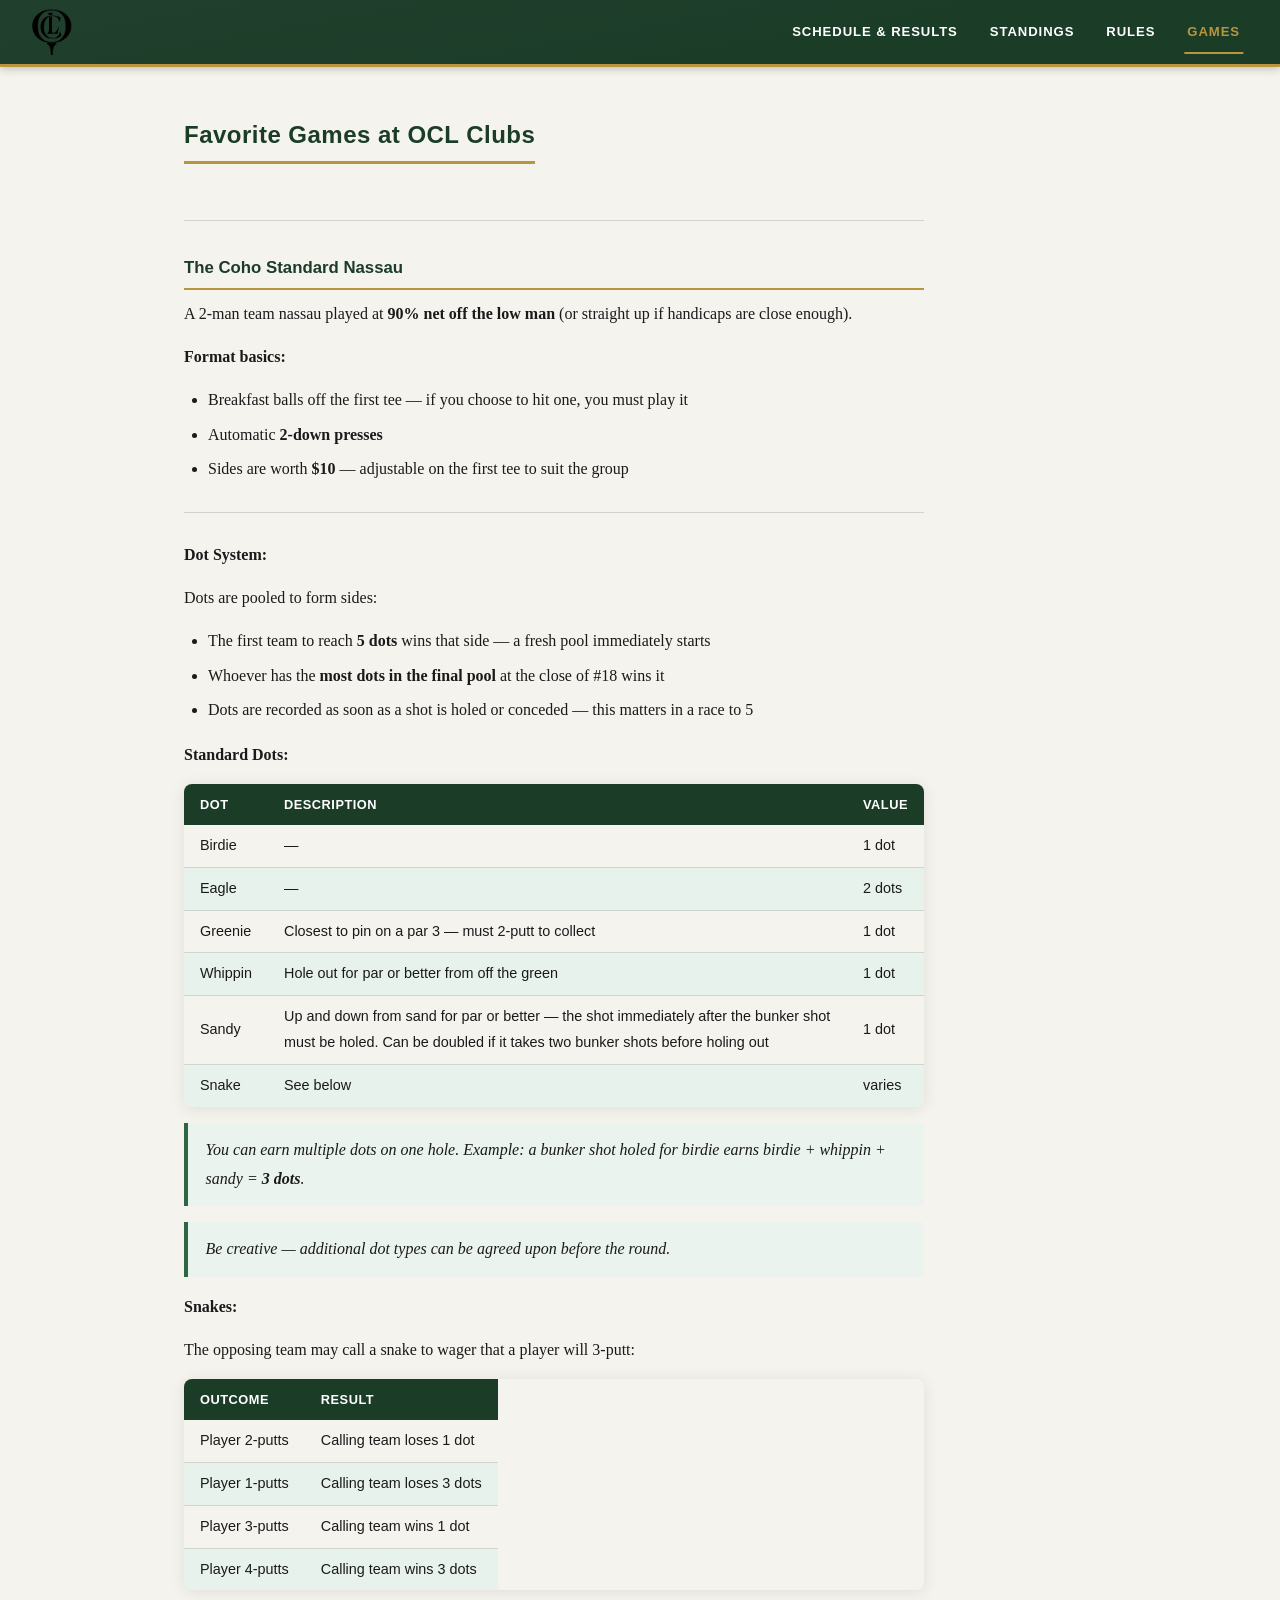
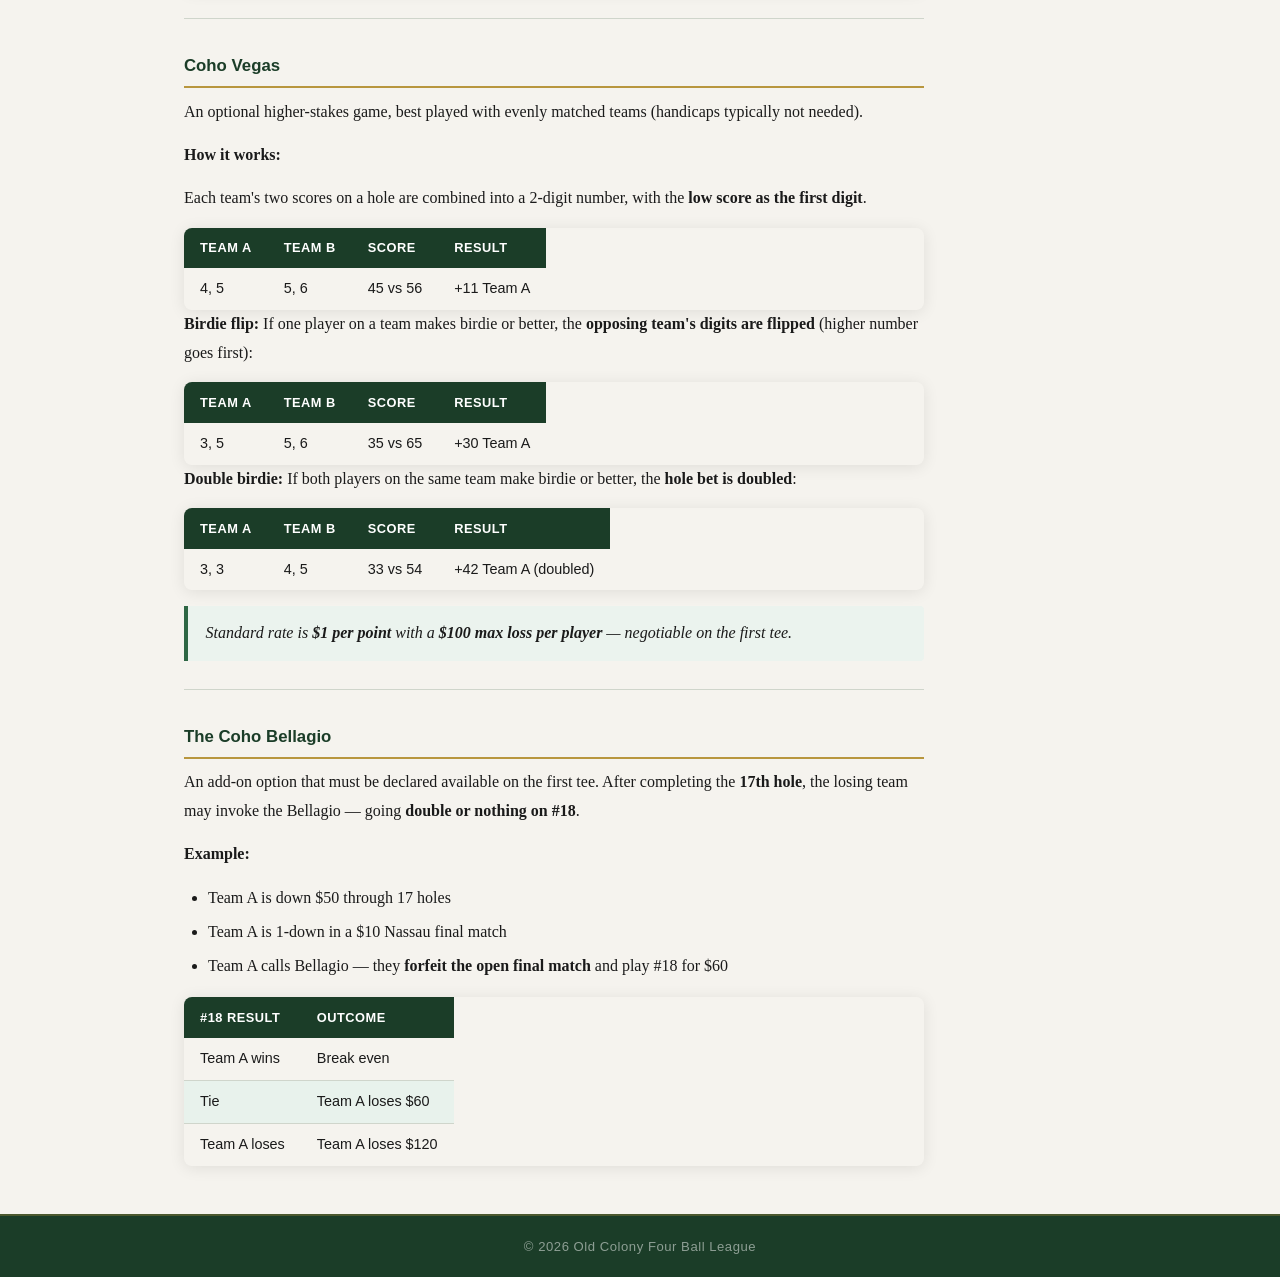
==== commit 4b3ce796: "swapped in better logos" ====
--- a/pages/games.html
+++ b/pages/games.html
@@ -14,7 +14,7 @@
   <header class="page-header">
     <a href="../index.html" class="logo-link">
       <img
-        src="../assets/images/OCL Logo 2.jpg"
+        src="../assets/images/ocl2_nb.png"
         alt="Old Colony Four Ball League — return to home"
         class="compact-logo"
       >
